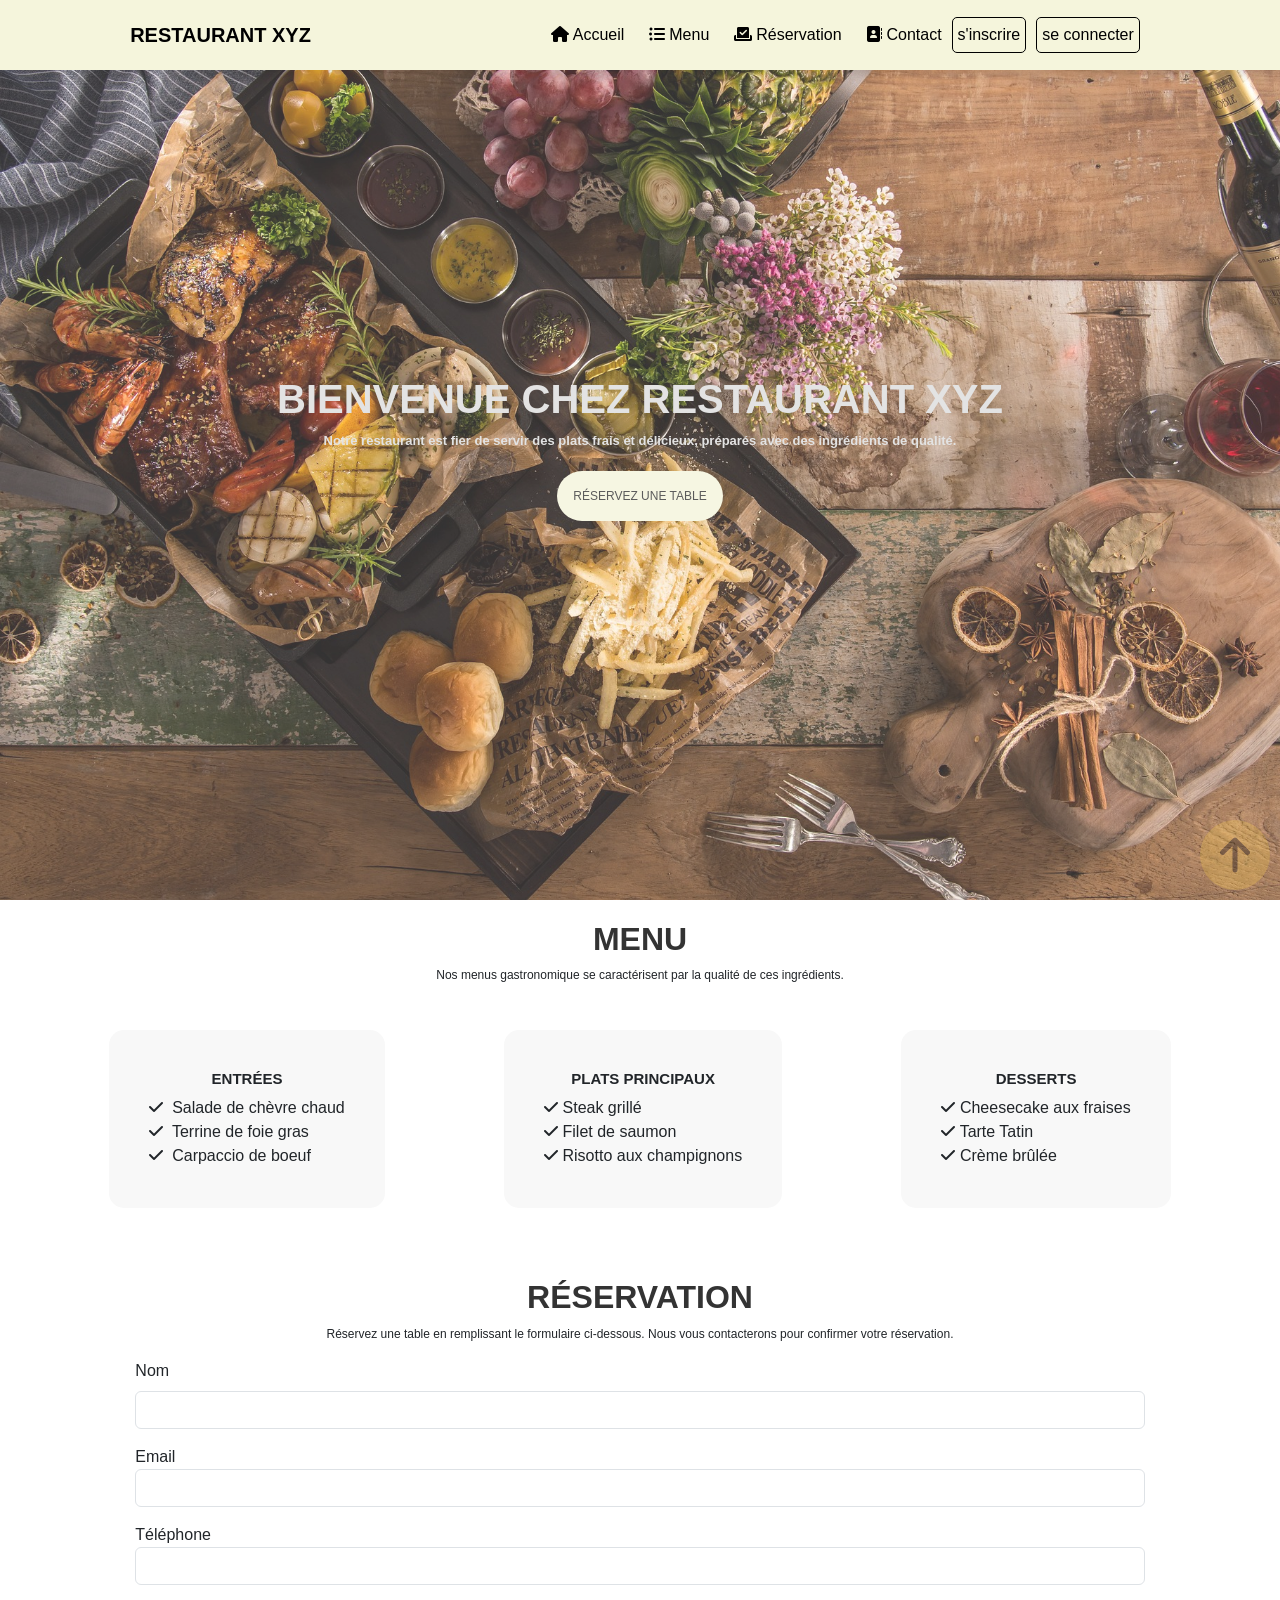
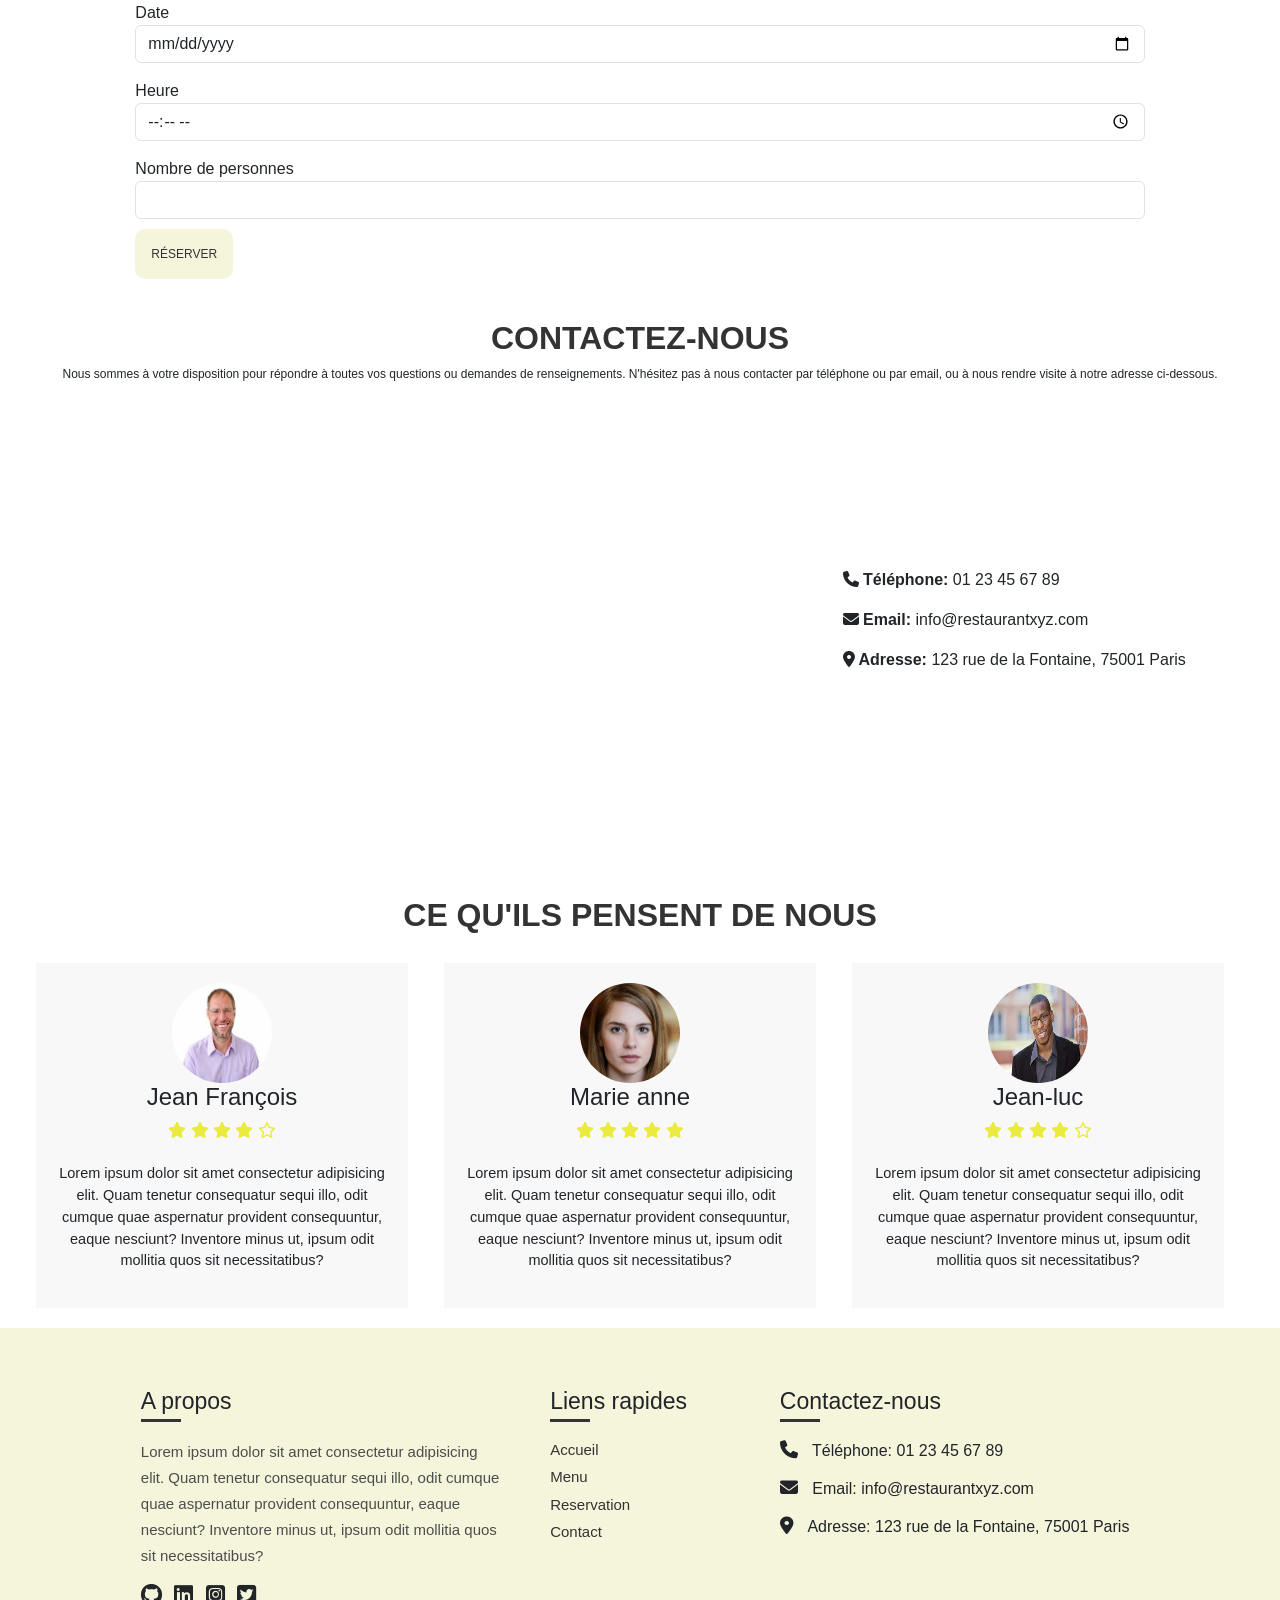
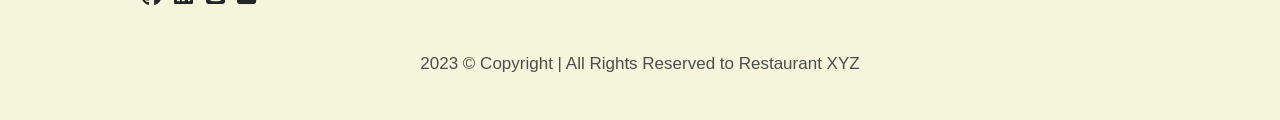
==== index.html @ 78788254 ":white_check_mark: first commit" ====
<!DOCTYPE html>
<html>
  <head>
    <meta charset="utf-8" />
    <meta name="viewport" content="width=device-width, initial-scale=1" />
    <title>Page</title>
    <link
      href="https://cdn.jsdelivr.net/npm/bootstrap@5.3.0-alpha1/dist/css/bootstrap.min.css"
      rel="stylesheet"
      integrity="sha384-GLhlTQ8iRABdZLl6O3oVMWSktQOp6b7In1Zl3/Jr59b6EGGoI1aFkw7cmDA6j6gD"
      crossorigin="anonymous"
    />
    <link
      rel="stylesheet"
      href="https://cdnjs.cloudflare.com/ajax/libs/font-awesome/6.3.0/css/all.min.css"
      crossorigin="anonymous"
      referrerpolicy="no-referrer"
    />
    <link rel="shortcut icon" type="image/png" href="img/fav.jpeg" />
    <link rel="stylesheet" type="text/css" href="Style/style.css" />
  </head>
  <body>
    <div class="bton">
      <img src="arrow-up-solid.svg"  class="icone">
    </div>
    <header>
      <div class="entete">
        <div class="page-item">
          <h1 id="logo">Restaurant XYZ</h1>
        </div>
        <div class="page-item2">
          <nav>
            <ul>
              <li>
                <a href="index.html"
                  ><i class="fa-solid fa-house"></i>&nbsp;Accueil</a
                >
              </li>
              <li>
                <a href="#menu"
                  ><i class="fa-solid fa-list-ul"></i>&nbsp;Menu</a
                >
              </li>
              <li>
                <a href="#reservation"
                  ><i class="fa-solid fa-check-to-slot"></i>&nbsp;Réservation</a
                >
              </li>
              <li>
                <a href="#contact"
                  ><i class="fa-solid fa-address-book"></i>&nbsp;Contact</a
                >
              </li>
            </ul>
          </nav>
          <div class="page-item3">
            <a href="#">s'inscrire</a>
            <a href="#">se connecter</a>
          </div>
        </div>
      </div>
    </header>
    <main>
      <section id="presentation">
        <h2 class="sousTitre">Bienvenue chez Restaurant XYZ</h2>
        <p class="">
          Notre restaurant est fier de servir des plats frais et délicieux,
          préparés avec des ingrédients de qualité.
        </p>
        <a href="#reservation" class="button">Réservez une table</a>
      </section>
      <section id="menu">
        <h2>Menu</h2>
        <p class="p-menu">
          Nos menus gastronomique se caractérisent par la qualité de ces
          ingrédients.
        </p>
        <div class="block-center">
          <div class="item-1">
            <h3>Entrées</h3>
            <div>
              <i class="fa-solid fa-check"></i>&nbsp; Salade de chèvre chaud
            </div>
            <div>
              <i class="fa-solid fa-check"></i>&nbsp; Terrine de foie gras
            </div>
            <div>
              <i class="fa-solid fa-check"></i>&nbsp; Carpaccio de boeuf
            </div>
          </div>

          <div class="item-2">
            <h3>Plats principaux</h3>
            <div><i class="fa-solid fa-check"></i>&nbsp;Steak grillé</div>
            <div><i class="fa-solid fa-check"></i>&nbsp;Filet de saumon</div>
            <div>
              <i class="fa-solid fa-check"></i>&nbsp;Risotto aux champignons
            </div>
          </div>

          <div class="item-3">
            <h3>Desserts</h3>
            <div>
              <i class="fa-solid fa-check"></i>&nbsp;Cheesecake aux fraises
            </div>
            <div><i class="fa-solid fa-check"></i>&nbsp;Tarte Tatin</div>
            <div><i class="fa-solid fa-check"></i>&nbsp;Crème brûlée</div>
          </div>
        </div>
      </section>
      <section id="reservation">
        <h2>Réservation</h2>
        <p class="p-reservation">
          Réservez une table en remplissant le formulaire ci-dessous. Nous vous
          contacterons pour confirmer votre réservation.
        </p>
        <form class="container-sm col-10">
          <div class="mb-3">
            <label
              for="exampleFormControlInput1"
              placeholder=".form-control-lg"
              class="form-label"
              >Nom</label
            >
            <input
              type="text"
              class="form-control"
              id="nom"
              name="nom"
              required
            />
          </div>
          <div class="mb-3">
            <label for="email">Email</label>
            <input
              type="email"
              class="form-control"
              id="email"
              name="email"
              required
            />
          </div>

          <div class="mb-3">
            <label for="telephone">Téléphone</label>
            <input
              type="tel"
              class="form-control"
              id="telephone"
              name="telephone"
              required
            />
          </div>

          <div class="mb-3">
            <label for="date">Date</label>
            <input
              type="date"
              class="form-control"
              id="date"
              name="date"
              required
            />
          </div>

          <div class="mb-3">
            <label for="heure">Heure</label>
            <input
              type="time"
              class="form-control"
              id="heure"
              name="heure"
              required
            />
          </div>

          <label for="personnes">Nombre de personnes</label>
          <input
            type="number"
            class="form-control"
            id="personnes"
            name="personnes"
            min="1"
            max="10"
            required
          />
          <input type="button" class="button-2" value="Réserver" />
        </form>
      </section>
      <section id="contact">
        <h2>Contactez-nous</h2>
        <p class="p-contact">
          Nous sommes à votre disposition pour répondre à toutes vos questions
          ou demandes de renseignements. N'hésitez pas à nous contacter par
          téléphone ou par email, ou à nous rendre visite à notre adresse
          ci-dessous.
        </p>
        <div class="block-carte">
          <div class="nousContacter">
            <iframe
              src="https://www.google.com/maps/embed?pb=!1m18!1m12!1m3!1d5249.501392566462!2d2.359133139712204!3d48.86296417247797!2m3!1f0!2f0!3f0!3m2!1i1024!2i768!4f13.1!3m3!1m2!1s0x47e66e1f06e2b70f%3A0x40b82c3688c9460!2sParis!5e0!3m2!1sfr!2sfr!4v1678867219908!5m2!1sfr!2sfr"
              width="600"
              height="450"
              style="border: 0"
              allowfullscreen=""
              loading="lazy"
              referrerpolicy="no-referrer-when-downgrade"
            ></iframe>
          </div>
          <div class="nousContacter">
            <p>
              <strong><i class="fa-solid fa-phone"></i>&nbsp;Téléphone:</strong>
              01 23 45 67 89
            </p>

            <p>
              <strong><i class="fa-solid fa-envelope"></i>&nbsp;Email:</strong>
              info@restaurantxyz.com
            </p>

            <p>
              <strong
                ><i class="fa-sharp fa-solid fa-location-dot"></i
                >&nbsp;Adresse:</strong
              >
              123 rue de la Fontaine, 75001 Paris
            </p>
          </div>
        </div>
      </section>
      <section id="avis">
        <h2>Ce qu'ils pensent de nous</h2>
        <div class="card-avis">
          <div class="card-1">
            <img src="img/jean-françois.jpeg" alt="" />
            <h4>Jean François</h4>
            <div class="stras">
              <i class="fas fa-star"></i>
              <i class="fas fa-star"></i>
              <i class="fas fa-star"></i>
              <i class="fas fa-star"></i>
              <i class="fa-regular fa-star"></i>
            </div>
            <p>
               Lorem ipsum dolor sit amet consectetur adipisicing elit. Quam
            tenetur consequatur sequi illo, odit cumque quae aspernatur
            provident consequuntur, eaque nesciunt? Inventore minus ut, ipsum
            odit mollitia quos sit necessitatibus?
        
            </p>
          </div>
          <div class="card-2">
            <img src="img/marie-anne.jpeg" alt="" />
            <h4>Marie anne</h4>
            <div class="stras">
              <i class="fas fa-star"></i>
              <i class="fas fa-star"></i>
              <i class="fas fa-star"></i>
              <i class="fas fa-star"></i>
              <i class="fas fa-star"></i>
            </div>
            <p>
               Lorem ipsum dolor sit amet consectetur adipisicing elit. Quam
            tenetur consequatur sequi illo, odit cumque quae aspernatur
            provident consequuntur, eaque nesciunt? Inventore minus ut, ipsum
            odit mollitia quos sit necessitatibus?
            </p>
          </div>

          <div class="card-3">
            <img src="img/jean-luc.jpeg" alt="" />
            <h4>Jean-luc</h4>
            <div class="stras">
              <i class="fas fa-star"></i>
              <i class="fas fa-star"></i>
              <i class="fas fa-star"></i>
              <i class="fas fa-star"></i>
              <i class="fa-regular fa-star"></i>
            </div>
            <p>
              Lorem ipsum dolor sit amet consectetur adipisicing elit. Quam
            tenetur consequatur sequi illo, odit cumque quae aspernatur
            provident consequuntur, eaque nesciunt? Inventore minus ut, ipsum
            odit mollitia quos sit necessitatibus?
            </p>
          </div>
        </div>
      </section>
    </main>

    <footer>
      <div class="footer_section">
      <div class="block-footer">
        <div class="A-propos-footer">
          <h3>A propos</h3>
          <p>
            Lorem ipsum dolor sit amet consectetur adipisicing elit. Quam
            tenetur consequatur sequi illo, odit cumque quae aspernatur
            provident consequuntur, eaque nesciunt? Inventore minus ut, ipsum
            odit mollitia quos sit necessitatibus?
          </p>
          <div class="social_links">
            <i class="fa-brands fa-github"></i>
            <i class="fa-brands fa-linkedin"></i>
            <i class="fa-brands fa-square-instagram"></i>
            <i class="fa-brands fa-square-twitter"></i>
          </div>
          
        </div>
        <div class="liens-rapides">
          <h3>Liens rapides</h3>
          <div class="liens">
            <a href="#">Accueil</a>
            <a href="#">Menu</a>
            <a href="#">Reservation</a>
            <a href="#">Contact</a>
          </div>
          </div>
        <div class="contact-footer">
          <h3>Contactez-nous</h3>
          <p>
            <i class="fa-solid fa-phone"></i>&nbsp;Téléphone:
            01 23 45 67 89
          </p>

          <p>
            <i class="fa-solid fa-envelope"></i>&nbsp;Email:
            info@restaurantxyz.com
          </p>

          <p>
           <i class="fa-sharp fa-solid fa-location-dot"></i
              >&nbsp;Adresse:
            123 rue de la Fontaine, 75001 Paris
          </p>
        </div>
      <!--<hr class="m-4" />-->
      
      </div>
      <p>2023 &#169 Copyright | All Rights Reserved to Restaurant XYZ</p>
      </div>
    </footer>
    <script src="Js/app.js" charset="utf-8"></script>
  </body>
</html>
---- Style/style.css ----
* {
  margin: 0;
  padding: 0;
  box-sizing: border-box;
}

body {
  font-family: "Arial", sans-serif;
  font-size: 16px;
  margin: 0;
  background-color: white;
}
/*========================= HEADER===================*/
header {
  position: fixed;
  top: 0;
  left: 0;
  right: 0;
  box-shadow: 0 5px 10px rgba(0, 0, 0, 0.1);
  background-color: beige;
  z-index: 1000;
  padding: 10px;
  min-height: 60px;
}
.entete {
  display: flex;
  justify-content: space-around;
  align-items: center;
  min-height: 50px;
}
#presentation {
  background-image: url("../img/section.jpg");
  background-position: center;
  background-size: cover;
  height: 100vh;
  max-width: 100%;
  opacity: 0.8;
  display: flex;
  flex-direction: column;
  align-items: center;
  justify-content: center;
}

#presentation > h2 {
  color: #ddd;
  font-weight: bold;
  font-family: "Gill Sans", "Gill Sans MT", Calibri, "Trebuchet MS", sans-serif;
  font-size: 2.5em;
  padding: 0 20px;
  text-transform: uppercase;
}

#presentation > p {
  color: #ddd;
  font-size: 13px;
  text-align: center;
  width: 50%;
  font-weight: bolder;
}

.p-reservation,
.p-menu {
  text-align: center;
  font-size: 12px;
}

.page-item2,
.page-item3 {
  display: flex;
  align-items: center;
}

.page-item3 a {
  text-decoration: none;
  color: black;
  margin-right: 10px;
  font-size: 16px;
  padding: 5px;
  border-radius: 5px;
  border: 1px solid black;
  transition: all 0.7s ease;
}

.page-item3 a:hover {
  background-color: black;
  color: white;
}

/*============================= LOGO =====================*/
#logo {
  font-weight: bolder;
  text-transform: uppercase;
  font-size: 20px;
  color: black;
  margin: 0;
  order: 1;
}
/*============================ NAVBAR*/
nav ul {
  list-style: none;
  margin: 0;
  padding: 0;
}
nav li {
  display: inline-block;
  margin: 0 10px;
}

nav li:first-child {
  margin-left: 0;
}

nav a {
  color: black;
  text-decoration: none;
}

nav a:hover {
  color: rgba(141, 96, 14, 0.788);
  transition: 0.3s;
}

#menu,
#reservation,
#contact,
#avis {
  background-color: white;
  padding: 20px;
  min-width: 50%;
}

#menu > h2,
#reservation > h2,
#contact > h2,
#avis > h2 {
  text-align: center;
  color: #333;
  font-weight: bolder;
  font-weight: bold;
  text-transform: uppercase;
}

a {
  text-decoration: none;
}
/*=================== BUTTON 2 FORM reserver=====================*/
.button-2 {
  background-color: beige;
  color: #333;
  border-radius: 10px;
  border: #ddd;
  font-size: 12px;
  text-align: center;
  padding: 1rem;
  text-transform: uppercase;
  margin-top: 10px;
  transition: all 0.7s ease;
}

.button-2:hover {
  background-color: rgb(245, 245, 197);
}

/*======================= BUTTON reservation ===============*/
.button {
  background-color: beige;
  color: #333;
  border-radius: 2rem;
  font-size: 12px;
  padding: 1rem;
  text-transform: uppercase;
  margin: 4px 2px;
  transition: all 0.7s ease;
}

.button:hover {
  background-color: rgb(245, 245, 197);
  transition: 0.1s;
}

/*===================== Section MENU=================*/
.block-center {
  display: flex;
  justify-content: space-evenly;
  align-items: center;
}

.item-1 > h3,
.item-2 > h3,
.item-3 > h3 {
  text-transform: uppercase;
  font-weight: bold;
  font-size: 15px;
  text-align: center;
}

.item-1,
.item-2,
.item-3 {
  background-color: #f8f8f8;
  padding: 40px;
  border-radius: 15px;
  margin: 30px;
  transition: 0.2s;
}

.item-1:hover,
.item-2:hover,
.item-3:hover {
  background-color: #ddd;
  padding: 40px;
  border-radius: 15px;
  box-shadow: 0px 65px 90px -55px #565656;
  transform: translateY(-10px);
  cursor: pointer;
}

/*===================== CONTAINER======================*/

main {
  /* max-width: 960px; */
  margin: 0 auto;
}

/*================ CONTACT ======================*/
#contact {
  display: flex;
  flex-direction: column;
}

.p-contact {
  /*Paragraphe contact*/
  text-align: center;
  font-size: 12px;
}

.block-carte {
  /*Container carte*/
  display: flex;
  justify-content: space-around;
  align-items: center;
}

/*===================== SCORLLBAR===============*/

::-webkit-scrollbar {
  width: 10px;
  background-color: white;
}

::-webkit-scrollbar-thumb {
  background-color: beige;
  border-radius: 15px;
}

/*=========================== AVIS===================*/
.card-avis {
  display: flex;
  justify-content: space-evenly;
  align-items: center;
}

.card-1,
.card-2,
.card-3 {
  background-color: #f8f8f8;
  margin-right: 20px;
  max-width: 30%;
  padding: 20px;
  text-align: center;
  margin-top: 20px;
}

.card-1 img,
.card-2 img,
.card-3 img {
  width: 100px;
  height: 100px;
  border-radius: 50%;
}

.card-1 p,
.card-2 p,
.card-3 p {
  font-size: 14.5px;
}

.stras {
  color: rgb(235, 235, 61);
  margin-bottom: 20px;
}

/*================= Responsive =================*/

@media screen and (max-width: 960px) {
  .card-avis {
    flex: 100%;
    max-width: 80%;
  }
}

@media screen and (max-width: 600px) {
  .card-avis {
    flex: 100%;
    max-width: 100%;
  }
}

/*====================== FOOTER =================*/
.footer_section {
  position: relative;
  width: 100%;
  height: auto;
  padding: 60px 11% 110px;
  background-color: beige;
}

.block-footer {
  display: grid;
  grid-template-columns: 2fr 1fr 2fr;
  grid-gap: 50px;
}

.block-footer h3 {
  font-size: 23px;
  margin-bottom: 23px;
  position: relative;
}

.block-footer h3::after {
  content: " ";
  position: absolute;
  width: 40px;
  height: 3px;
  background-color: #333;
  bottom: -6px;
  left: 0;
}

.A-propos-footer > p {
  font-size: 15px;
  opacity: 0.8;
  line-height: 26px;
  max-width: 400px;
  margin-bottom: 15px;
}

.A-propos-footer .social_links .fa-brands {
  font-size: 22px;
  margin-right: 8px;
  transition: all 0.7s ease;
  cursor: pointer;
}

.social_links .fa-brands:hover {
  color: #fff;
}

.liens-rapides .liens {
  display: flex;
  flex-direction: column;
}

.liens a {
  text-decoration: none;
  color: #333;
  margin-bottom: 5px;
  font-size: 15px;
}

.liens a:hover {
  transition: all 0.7s ease;
  color: #fff;
}

.contact-footer p {
  margin-bottom: 14px;
}

.contact-footer p .fa-solid {
  font-size: 18px;
  margin-right: 10px;
}

.footer_section > p {
  position: absolute;
  width: 100%;
  bottom: 27px;
  left: 0;
  text-align: center;
  font-size: 17px;
  opacity: 0.8;
}

/*================== btn SCROLL===========*/

.bton {
  height: 70px;
  width: 70px;
  background-color: rgb(247, 203, 84);
  border-radius: 50%;
  display: flex;
  justify-content: center;
  align-items: center;
  position: fixed;
  right: 10px;
  bottom: 10px;
  cursor: pointer;
  z-index: 1000;
  opacity: 0.3;
}

.bton:hover {
  height: 70px;
  width: 70px;
  background-color: rgb(247, 203, 84);
  border-radius: 50%;
  display: flex;
  justify-content: center;
  align-items: center;
  position: fixed;
  right: 10px;
  bottom: 10px;
  cursor: pointer;
  z-index: 1000;
  transition: all 0.7s ease;
  opacity: 0.9;
}

.icone {
  width: 30px;
}
/*===================== Partie Formulaire de connection=======================*/
#form {
  position: absolute;
  top: 50%;
  left: 50%;
  background-color: #ddd;
  transform: translate(-50%, -50%);
}
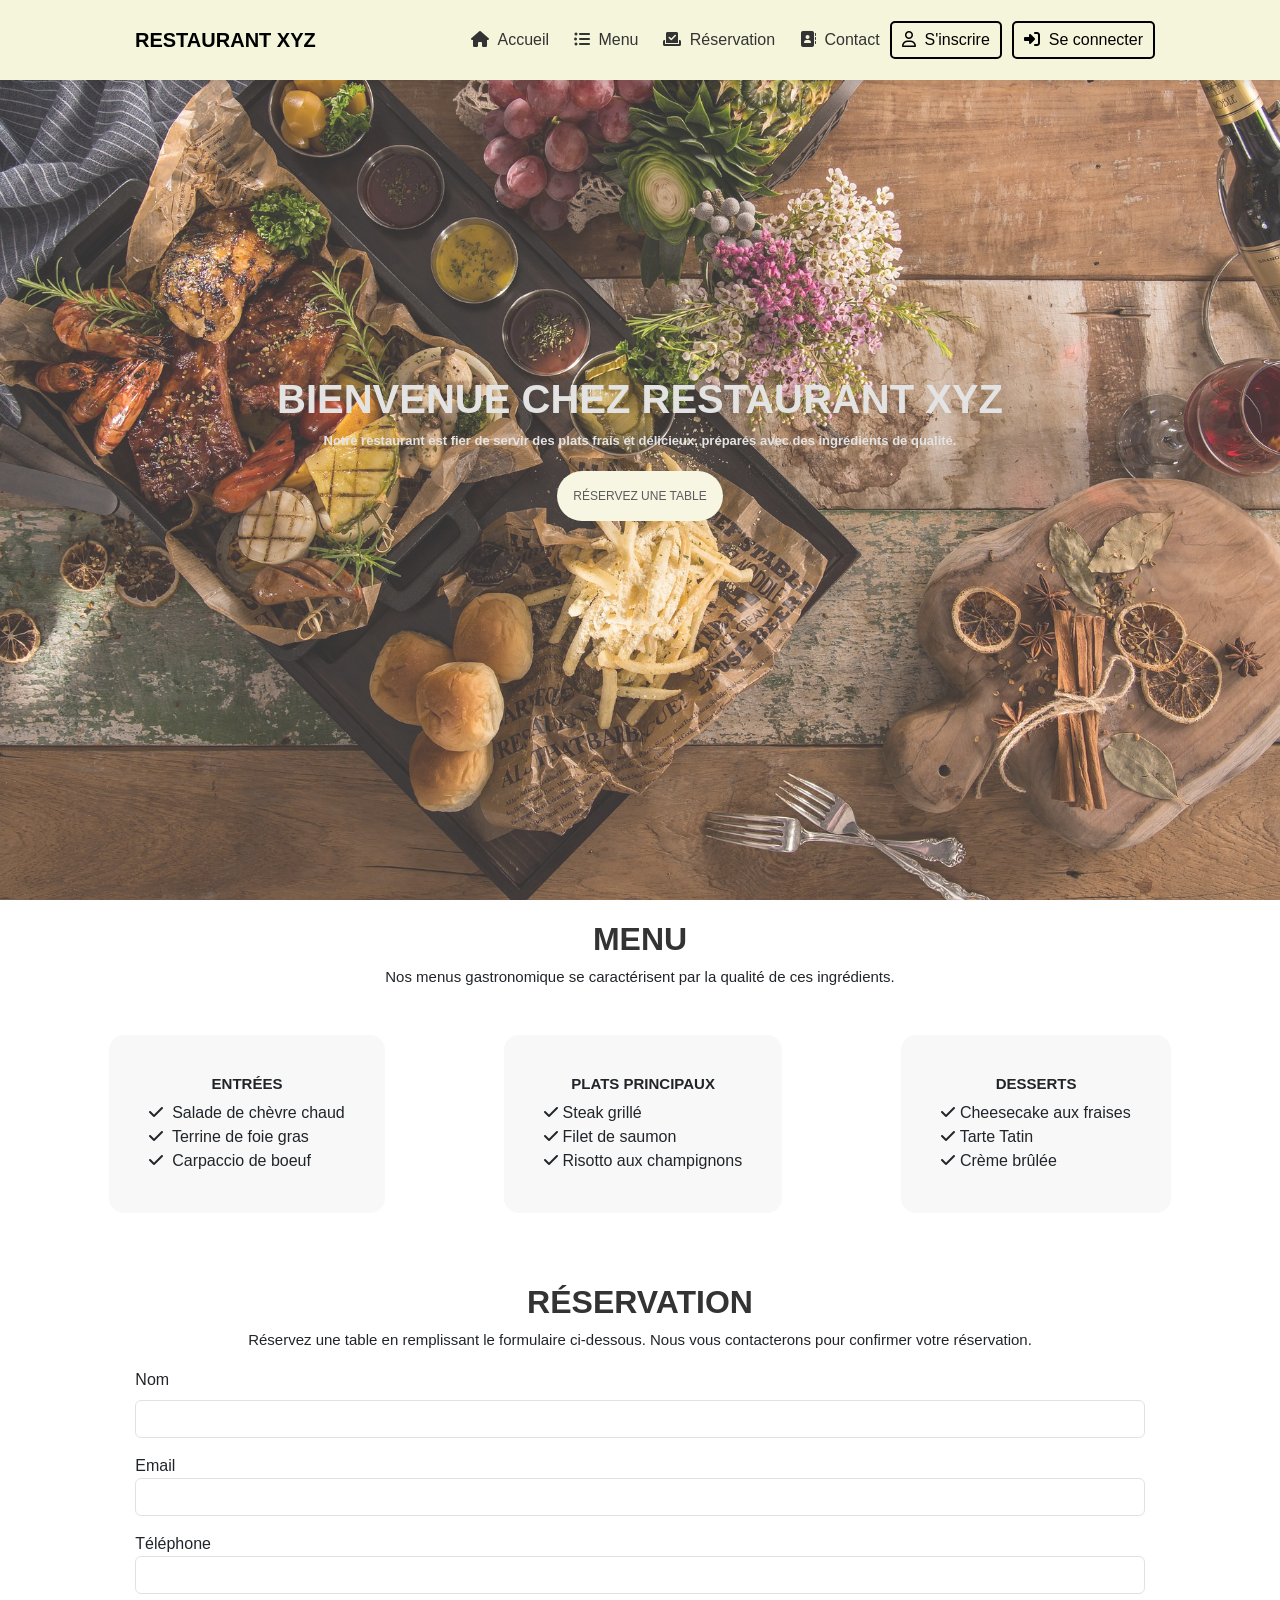
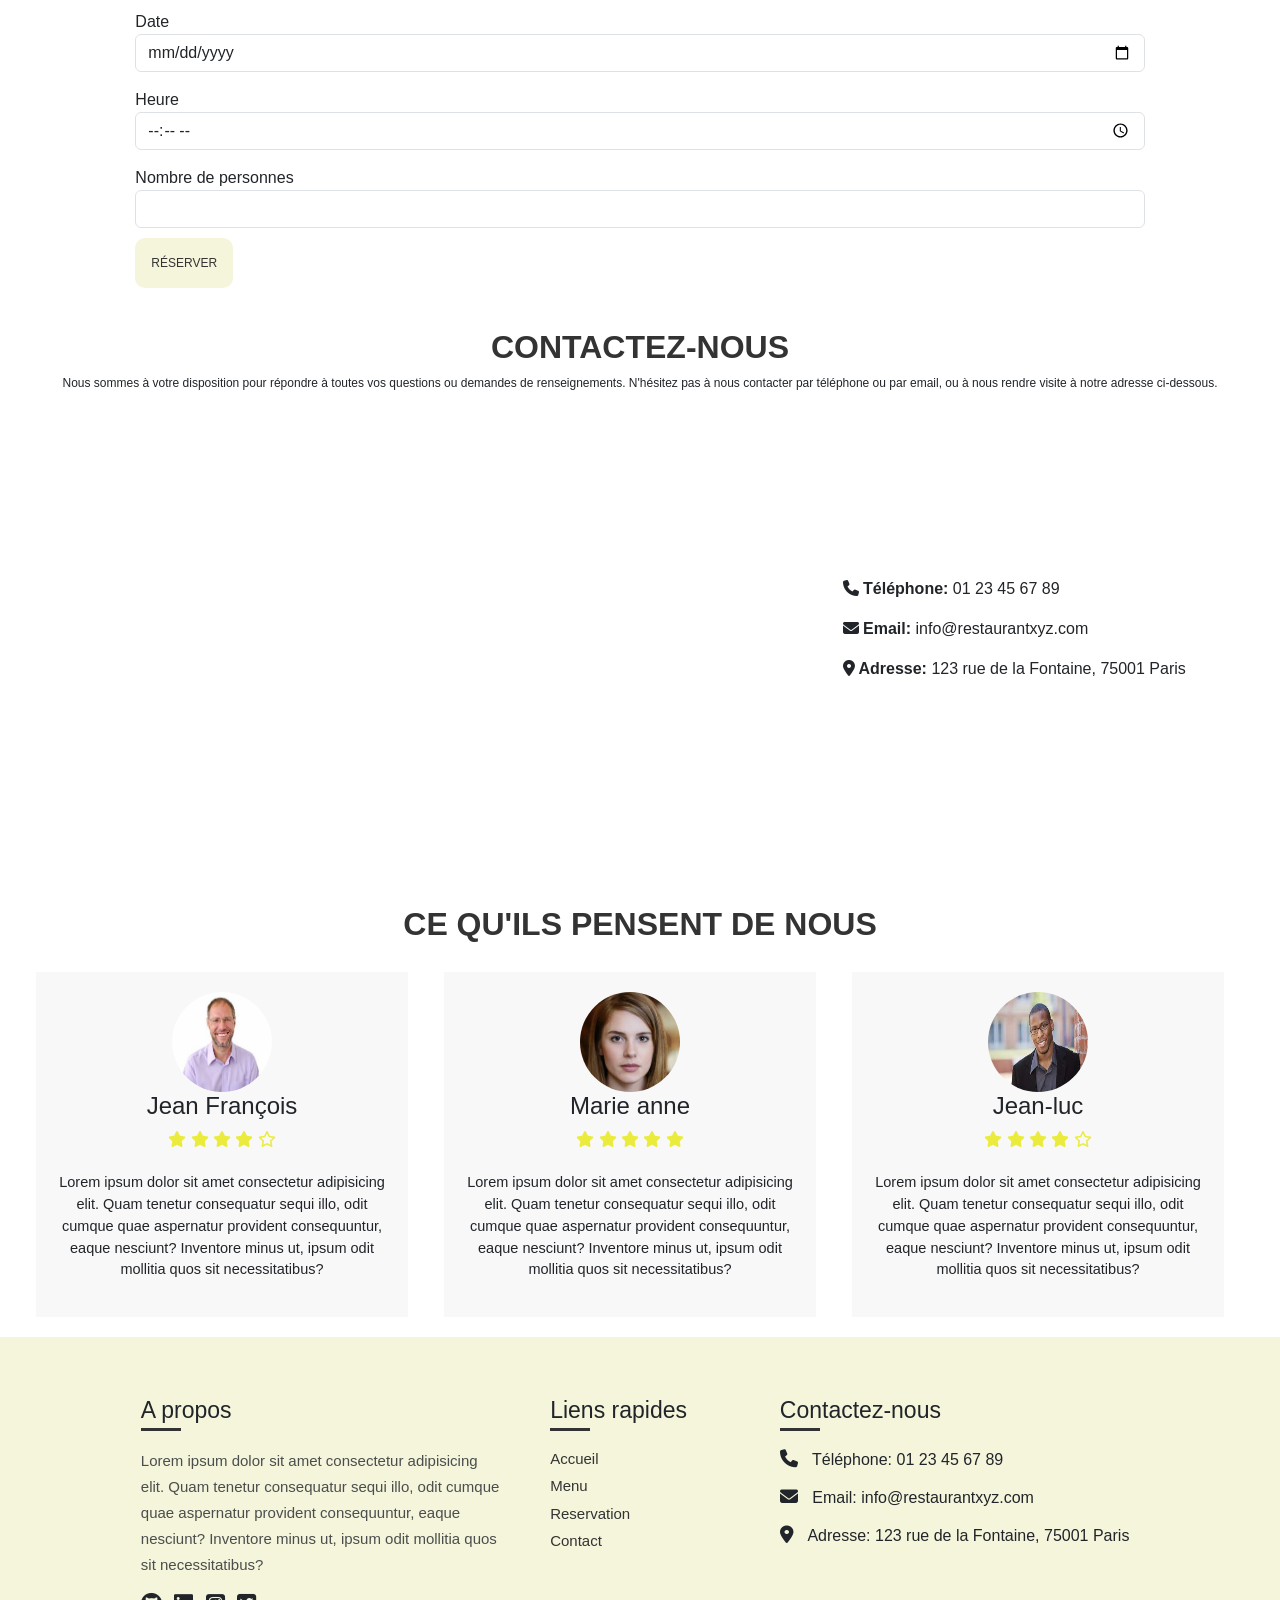
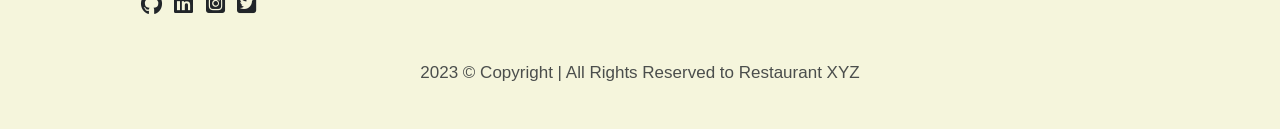
==== commit 13c77e33: ":recycle: update" ====
--- a/index.html
+++ b/index.html
@@ -26,37 +26,42 @@
     <header>
       <div class="entete">
         <div class="page-item">
-          <h1 id="logo">Restaurant XYZ</h1>
+          <h1 id="logo"><a href="">Restaurant XYZ</a></h1>
         </div>
         <div class="page-item2">
-          <nav>
-            <ul>
-              <li>
-                <a href="index.html"
-                  ><i class="fa-solid fa-house"></i>&nbsp;Accueil</a
-                >
-              </li>
-              <li>
-                <a href="#menu"
-                  ><i class="fa-solid fa-list-ul"></i>&nbsp;Menu</a
-                >
-              </li>
-              <li>
-                <a href="#reservation"
-                  ><i class="fa-solid fa-check-to-slot"></i>&nbsp;Réservation</a
-                >
-              </li>
-              <li>
-                <a href="#contact"
-                  ><i class="fa-solid fa-address-book"></i>&nbsp;Contact</a
-                >
-              </li>
-            </ul>
+            <div class="hamburger">
+              <div class="line"></div>
+              <div class="line"></div>
+              <div class="line"></div>
+            </div>
+            <nav class="nav-bar">
+              <ul class="nav-links">
+                <li>
+                  <a href="index.html"
+                    ><i class="fa-solid fa-house"></i>&nbsp;&nbsp;Accueil</a>
+                </li>
+                <li>
+                  <a href="#menu"
+                    ><i class="fa-solid fa-list-ul"></i>&nbsp;&nbsp;Menu</a
+                  >
+                </li>
+                <li>
+                  <a href="#reservation"
+                    ><i class="fa-solid fa-check-to-slot"></i>&nbsp;&nbsp;Réservation</a
+                  >
+                </li>
+                <li>
+                  <a href="#contact"
+                    ><i class="fa-solid fa-address-book"></i>&nbsp;&nbsp;Contact</a
+                  >
+                </li>
+              </ul>
           </nav>
           <div class="page-item3">
-            <a href="#">s'inscrire</a>
-            <a href="#">se connecter</a>
-          </div>
+            <a href="#"><i class="fa-regular fa-user"></i>&nbsp;&nbsp;S'inscrire</a>
+            <a href="#"><i class="fa-solid fa-right-to-bracket"></i>&nbsp;&nbsp;Se connecter</a>
+          </div>
+         <!--<span><i class="fa-solid fa-cart-shopping"></i></span>-->
         </div>
       </div>
     </header>
--- a/Style/style.css
+++ b/Style/style.css
@@ -19,14 +19,14 @@
   box-shadow: 0 5px 10px rgba(0, 0, 0, 0.1);
   background-color: beige;
   z-index: 1000;
-  padding: 10px;
-  min-height: 60px;
+  padding: 15px;
 }
 .entete {
   display: flex;
-  justify-content: space-around;
+  justify-content: space-between;
   align-items: center;
   min-height: 50px;
+  padding: 0 100px;
 }
 #presentation {
   background-image: url("../img/section.jpg");
@@ -61,7 +61,7 @@
 .p-reservation,
 .p-menu {
   text-align: center;
-  font-size: 12px;
+  font-size: 15px;
 }
 
 .page-item2,
@@ -75,10 +75,11 @@
   color: black;
   margin-right: 10px;
   font-size: 16px;
-  padding: 5px;
+  padding: 5px 10px 5px 10px;
   border-radius: 5px;
-  border: 1px solid black;
+  border: 2px solid black;
   transition: all 0.7s ease;
+  line-height: auto;
 }
 
 .page-item3 a:hover {
@@ -95,6 +96,17 @@
   margin: 0;
   order: 1;
 }
+
+#logo a {
+  color: black;
+  padding: 20px;
+}
+
+#logo a:hover {
+  padding: 20px;
+  color: gray;
+  transition: all 0.7s ease;
+}
 /*============================ NAVBAR*/
 nav ul {
   list-style: none;
@@ -111,13 +123,14 @@
 }
 
 nav a {
-  color: black;
+  font-size: 1em;
+  color: #333;
   text-decoration: none;
 }
 
 nav a:hover {
-  color: rgba(141, 96, 14, 0.788);
-  transition: 0.3s;
+  color: gray;
+  transition: all 0.5s ease;
 }
 
 #menu,
@@ -291,18 +304,205 @@
 }
 
 /*================= Responsive =================*/
-
-@media screen and (max-width: 960px) {
+@media only screen and (max-width: 1200px) {
+  nav a:hover {
+    color: gray;
+    transition: 0.3s;
+  }
+  nav li {
+    margin-bottom: 25px;
+    font-size: 25px;
+  }
+
+  .hamburger {
+    display: block;
+    cursor: pointer;
+  }
+
+  .hamburger .line {
+    width: 30px;
+    height: 3px;
+    background: black;
+    margin: 6px 0;
+  }
+
+  .page-item3 {
+    display: none;
+  }
+
+  .nav-bar {
+    height: 0px;
+    position: absolute;
+    top: 80px;
+    left: 0;
+    right: 0;
+    width: 100vw;
+    background: beige;
+    transition: all 0.5s ease;
+    overflow: hidden;
+  }
+  .nav-bar.active {
+    height: 450px;
+  }
+
+  .nav-bar ul {
+    display: flex;
+    flex-direction: column;
+    width: fit-content;
+    margin: 80px auto 0 auto;
+    justify-content: center;
+    transition: 0.5s;
+    opacity: 0;
+  }
+
+  .nav-bar.active ul {
+    opacity: 1;
+  }
+
+  .nav-bar ul li a {
+    margin-bottom: 12px;
+  }
+
+  .nav-bar ul li a:hover {
+    margin-bottom: 12px;
+  }
+
+  .block-carte {
+    /*Container carte*/
+    display: flex;
+    flex-direction: column;
+    justify-content: space-around;
+    align-items: center;
+  }
+
+  /*responsive representation*/
+  #presentation > h2 {
+    text-align: center;
+    color: #ddd;
+    font-weight: bolder;
+    font-size: 2em;
+    text-transform: uppercase;
+  }
+}
+@media screen and (max-width: 786px) {
   .card-avis {
-    flex: 100%;
-    max-width: 80%;
+    /*flex: 100%;*/
+    flex-direction: column;
+    max-width: 100%;
+  }
+
+  .card-1,
+  .card-2,
+  .card-3 {
+    background-color: #f8f8f8;
+    margin-right: 20px;
+    max-width: 100%;
+    padding: 20px;
+    text-align: center;
+    margin-top: 20px;
+  }
+
+  .block-center {
+    display: flex;
+    flex-flow: row wrap;
+    align-items: center;
+  }
+
+  .button {
+    background-color: beige;
+    color: #333;
+    border-radius: 2rem;
+    font-size: 10px;
+    padding: 1rem;
+    text-transform: uppercase;
+    font-weight: bold;
+    margin: 4px 2px;
+    transition: all 0.7s ease;
+  }
+
+  .button:hover {
+    background-color: rgb(245, 245, 197);
+    transition: 0.1s;
+  }
+  #presentation > h2 {
+    text-align: center;
+    color: #ddd;
+    font-weight: bolder;
+    font-size: 2em;
+    text-transform: uppercase;
+  }
+  .button {
+    background-color: beige;
+    color: #333;
+    border-radius: 2rem;
+    font-size: 12px;
+    padding: 1rem;
+    text-transform: uppercase;
+    margin: 4px 2px;
+    transition: all 0.7s ease;
+    animation: wiggle 3s linear infinite;
+  }
+
+  @keyframes wiggle {
+    0%,
+    7% {
+      transform: rotateZ(0);
+    }
+    15% {
+      transform: rotateZ(-15deg);
+    }
+    20% {
+      transform: rotateZ(10deg);
+    }
+    25% {
+      transform: rotateZ(-10deg);
+    }
+    30% {
+      transform: rotateZ(6deg);
+    }
+    35% {
+      transform: rotateZ(-4deg);
+    }
+    40%,
+    100% {
+      transform: rotateZ(0);
+    }
+  }
+
+  .button:hover {
+    background-color: rgb(245, 245, 197);
+    transition: 0.1s;
+  }
+
+  .bton {
+    height: 70px;
+    width: 70px;
+    background-color: rgb(247, 203, 84);
+    border-radius: 50%;
+    display: none;
+    justify-content: center;
+    align-items: center;
+    position: fixed;
+    right: 10px;
+    bottom: 10px;
+    cursor: pointer;
+    z-index: 1000;
+    opacity: 0.3;
   }
 }
 
 @media screen and (max-width: 600px) {
   .card-avis {
     flex: 100%;
+    flex-direction: column-reverse;
     max-width: 100%;
+    justify-content: center;
+  }
+}
+
+@media screen and(max-width: 540px) {
+  #presentation {
+    width: 100vh;
   }
 }
 
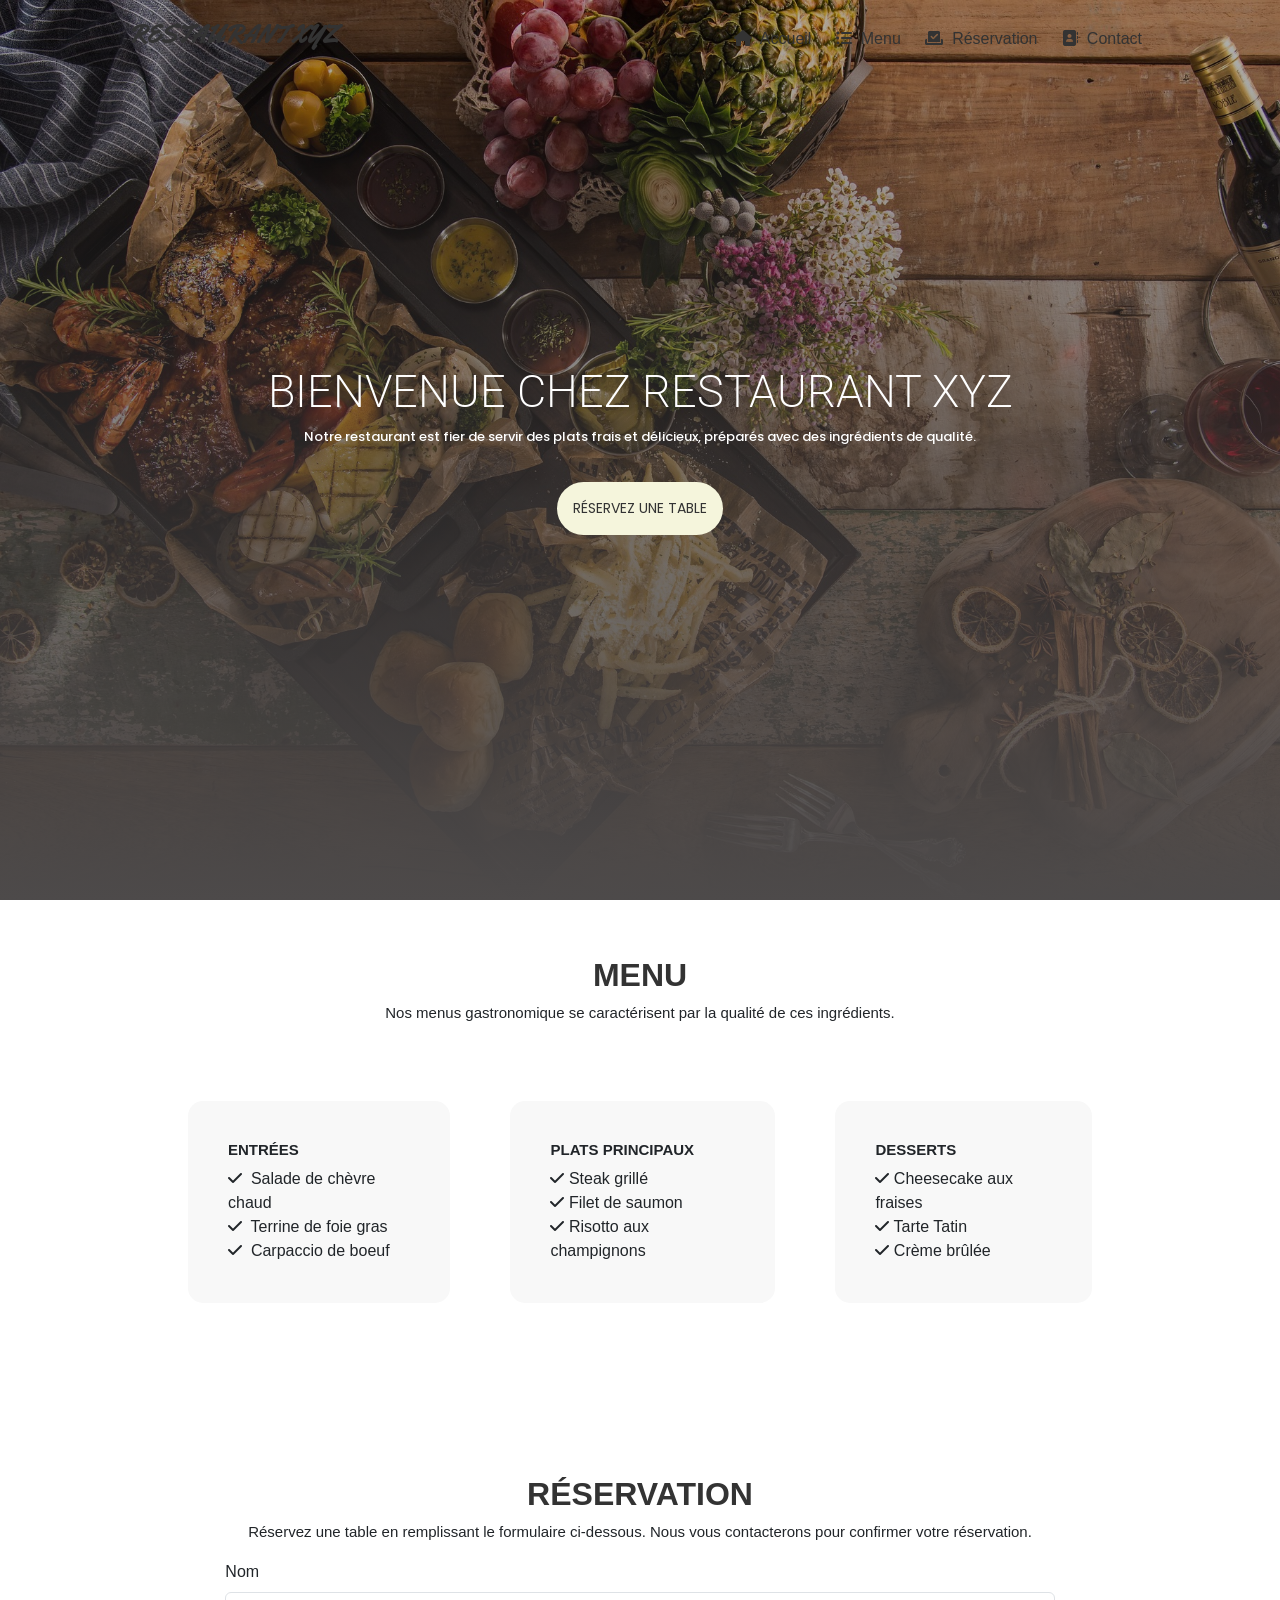
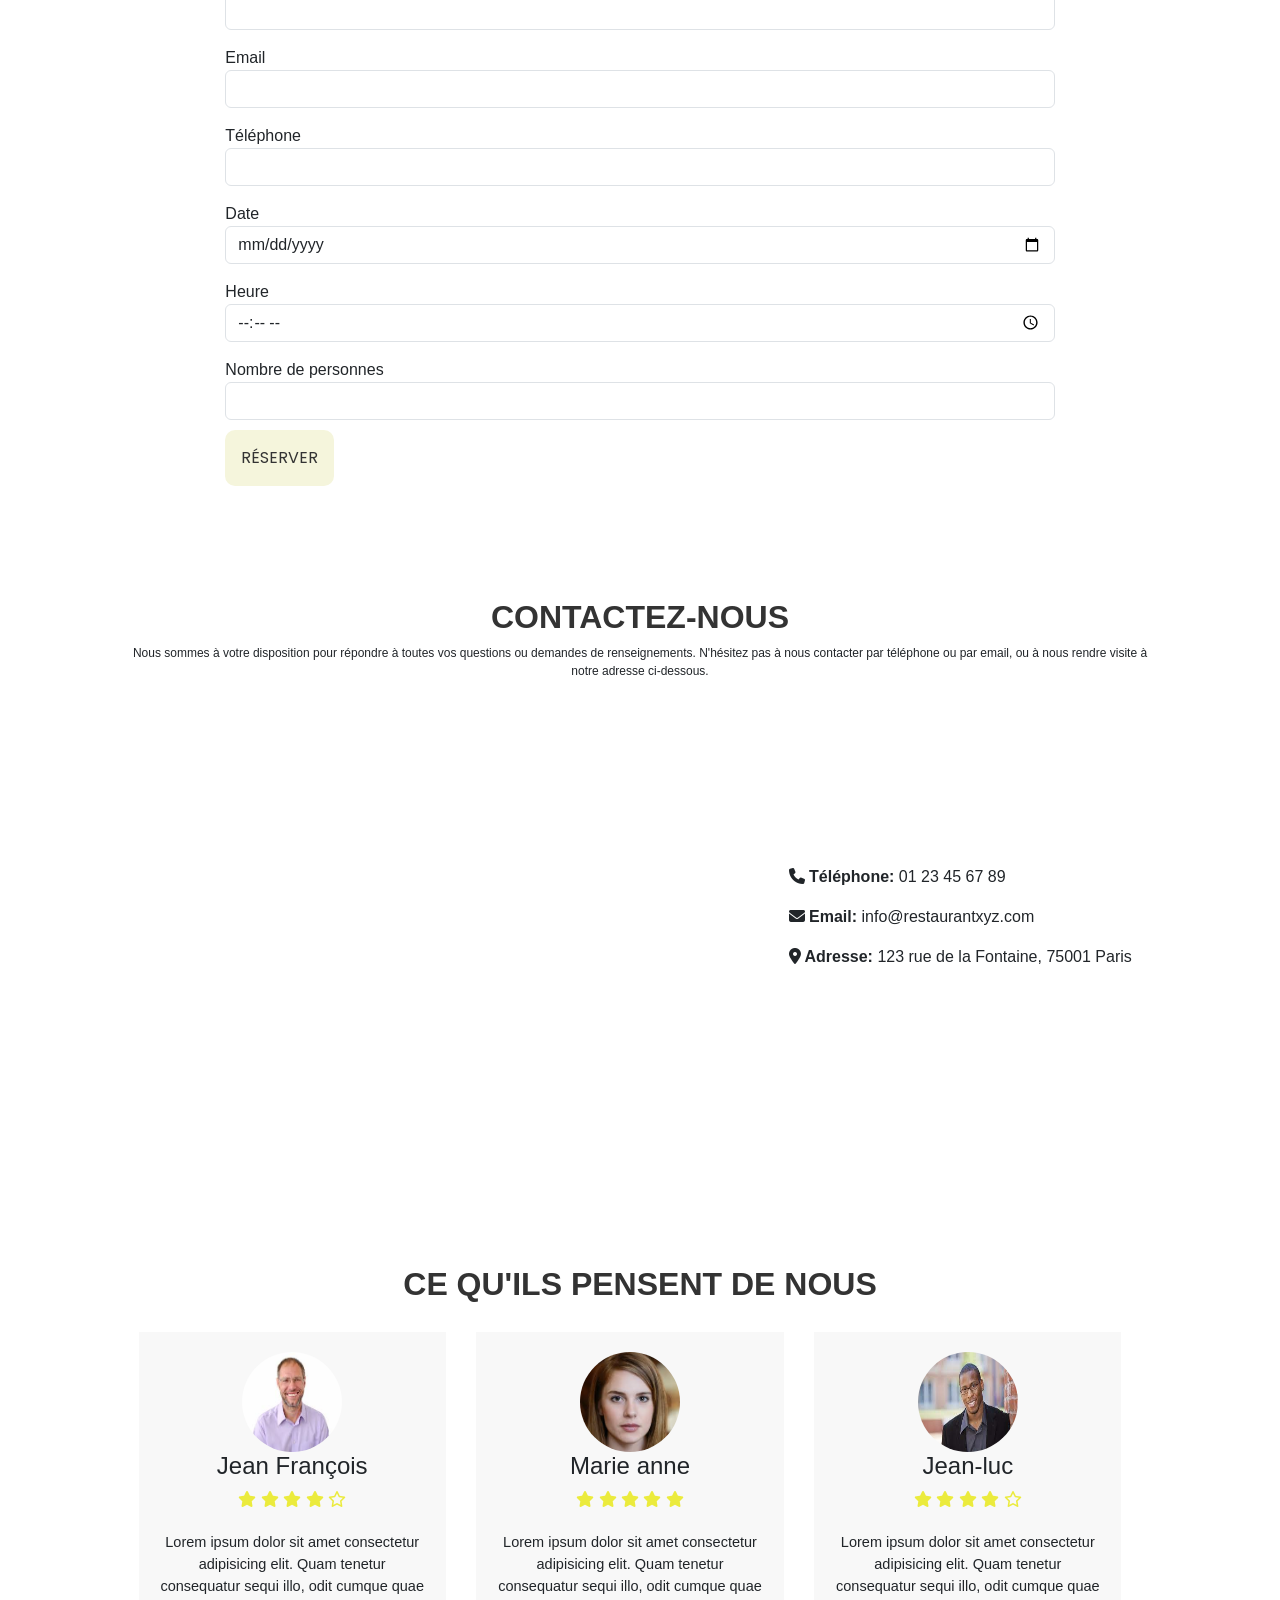
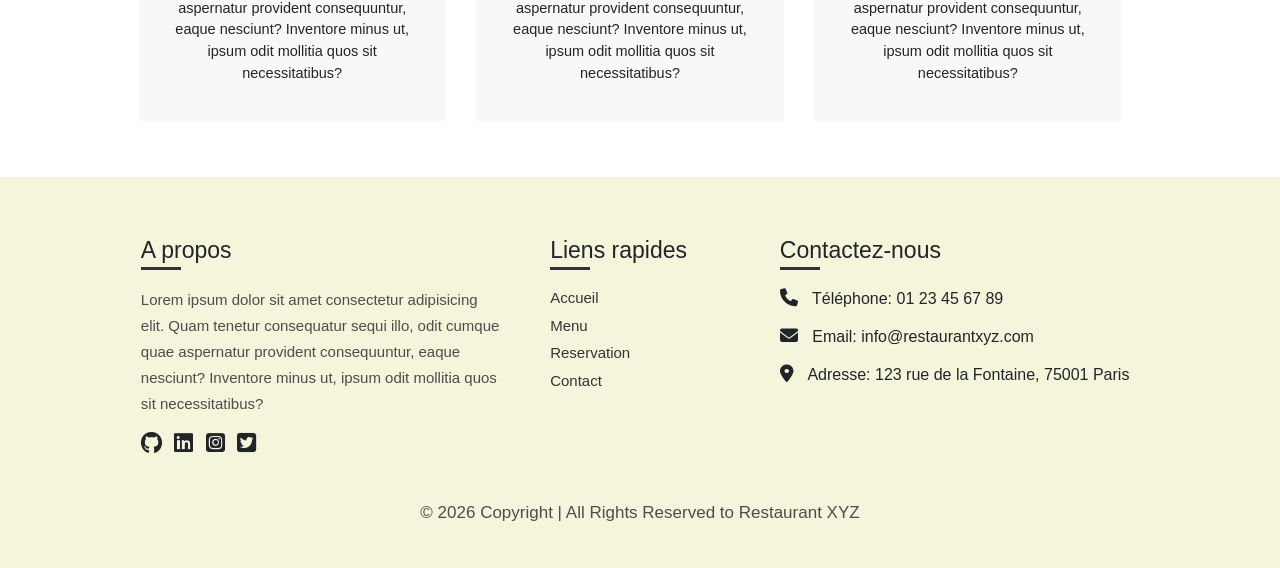
==== commit 45b8929a: ":recycle: update header & hero" ====
--- a/index.html
+++ b/index.html
@@ -26,7 +26,7 @@
     <header>
       <div class="entete">
         <div class="page-item">
-          <h1 id="logo"><a href="">Restaurant XYZ</a></h1>
+          <h1 id="logo"><a href="#presentation">Restaurant XYZ</a></h1>
         </div>
         <div class="page-item2">
             <div class="hamburger">
@@ -37,7 +37,7 @@
             <nav class="nav-bar">
               <ul class="nav-links">
                 <li>
-                  <a href="index.html"
+                  <a href="#presentation"
                     ><i class="fa-solid fa-house"></i>&nbsp;&nbsp;Accueil</a>
                 </li>
                 <li>
@@ -57,10 +57,13 @@
                 </li>
               </ul>
           </nav>
-          <div class="page-item3">
-            <a href="#"><i class="fa-regular fa-user"></i>&nbsp;&nbsp;S'inscrire</a>
-            <a href="#"><i class="fa-solid fa-right-to-bracket"></i>&nbsp;&nbsp;Se connecter</a>
-          </div>
+          <!--
+             <div class="page-item3">
+              <a href="#"><i class="fa-regular fa-user"></i>&nbsp;&nbsp;S'inscrire</a>
+              <a href="#"><i class="fa-solid fa-right-to-bracket"></i>&nbsp;&nbsp;Se connecter</a>
+            </div>
+          -->
+         
          <!--<span><i class="fa-solid fa-cart-shopping"></i></span>-->
         </div>
       </div>
@@ -342,7 +345,10 @@
       <!--<hr class="m-4" />-->
       
       </div>
-      <p>2023 &#169 Copyright | All Rights Reserved to Restaurant XYZ</p>
+      
+       <p>
+          &#169; <span id="year"></span> Copyright | All Rights Reserved to Restaurant XYZ
+        </p>
       </div>
     </footer>
     <script src="Js/app.js" charset="utf-8"></script>
--- a/Style/style.css
+++ b/Style/style.css
@@ -1,40 +1,73 @@
+/*calligraffitti*/
+@import url("https://fonts.googleapis.com/css2?family=Calligraffitti&family=Poppins:ital,wght@0,100;0,200;0,300;0,400;0,500;0,600;0,700;0,800;0,900;1,100;1,200;1,300;1,400;1,500;1,600;1,700;1,800;1,900&display=swap");
+/*Yellowtail*/
+@import url("https://fonts.googleapis.com/css2?family=Yellowtail&display=swap");
+/*Montserrat font*/
+@import url("https://fonts.googleapis.com/css2?family=Montserrat:ital,wght@0,100..900;1,100..900&display=swap");
+/*Roboto font*/
+@import url("https://fonts.googleapis.com/css2?family=Roboto:ital,wght@0,100;0,300;0,400;0,500;0,700;0,900;1,100;1,300;1,400;1,500;1,700;1,900&display=swap");
+/*Poppins*/
+@import url("https://fonts.googleapis.com/css2?family=Poppins:ital,wght@0,100;0,200;0,300;0,400;0,500;0,600;0,700;0,800;0,900;1,100;1,200;1,300;1,400;1,500;1,600;1,700;1,800;1,900&display=swap");
+
 * {
   margin: 0;
   padding: 0;
   box-sizing: border-box;
 }
 
+html {
+  overflow: auto;
+  scroll-behavior: smooth;
+  text-decoration: none;
+  outline: none;
+}
+
+a {
+  text-decoration: none;
+}
+
 body {
   font-family: "Arial", sans-serif;
   font-size: 16px;
-  margin: 0;
+  min-height: 100vh;
   background-color: white;
 }
-/*========================= HEADER===================*/
+
+/*========================= HEADER ===================*/
 header {
   position: fixed;
   top: 0;
   left: 0;
   right: 0;
-  box-shadow: 0 5px 10px rgba(0, 0, 0, 0.1);
-  background-color: beige;
-  z-index: 1000;
-  padding: 15px;
-}
+  z-index: 100;
+  background-color: transparent;
+}
+
+.fixed-header {
+  position: fixed;
+  box-shadow: 0 0 3px rgba(0, 0, 0, 0.1);
+  top: 0;
+  background: rgba(150, 149, 149, 0.1);
+  backdrop-filter: blur(10px);
+  -webkit-backdrop-filter: blur(10px);
+}
+
 .entete {
   display: flex;
   justify-content: space-between;
   align-items: center;
-  min-height: 50px;
-  padding: 0 100px;
-}
+  width: 100%;
+  padding: 1.3rem 10%;
+}
+
 #presentation {
-  background-image: url("../img/section.jpg");
+  position: relative;
+  background-image: linear-gradient(rgba(0, 0, 0, 0.3), #4d4a4a),
+    url("../img/section.jpg");
   background-position: center;
   background-size: cover;
   height: 100vh;
-  max-width: 100%;
-  opacity: 0.8;
+  width: 100%;
   display: flex;
   flex-direction: column;
   align-items: center;
@@ -42,20 +75,22 @@
 }
 
 #presentation > h2 {
-  color: #ddd;
-  font-weight: bold;
-  font-family: "Gill Sans", "Gill Sans MT", Calibri, "Trebuchet MS", sans-serif;
-  font-size: 2.5em;
+  color: #fff;
+  font-family: "Roboto", sans-serif;
+  font-size: 2.8rem;
   padding: 0 20px;
   text-transform: uppercase;
+  text-align: center;
+  font-weight: 250;
 }
 
 #presentation > p {
-  color: #ddd;
+  font-family: "Poppins", "Gill Sans MT", Calibri, "Trebuchet MS", sans-serif;
+  color: #fff;
   font-size: 13px;
   text-align: center;
-  width: 50%;
-  font-weight: bolder;
+  width: max-content;
+  font-weight: 500;
 }
 
 .p-reservation,
@@ -72,7 +107,8 @@
 
 .page-item3 a {
   text-decoration: none;
-  color: black;
+  color: #fff;
+  font-weight: bold;
   margin-right: 10px;
   font-size: 16px;
   padding: 5px 10px 5px 10px;
@@ -89,25 +125,22 @@
 
 /*============================= LOGO =====================*/
 #logo {
-  font-weight: bolder;
+  font-family: "Yellowtail", sans-serif;
+  font-weight: 700;
   text-transform: uppercase;
-  font-size: 20px;
-  color: black;
-  margin: 0;
-  order: 1;
+  font-size: 1.5rem;
 }
 
 #logo a {
-  color: black;
-  padding: 20px;
+  text-decoration: none;
+  color: #fff;
 }
 
 #logo a:hover {
-  padding: 20px;
-  color: gray;
-  transition: all 0.7s ease;
-}
-/*============================ NAVBAR*/
+  color: beige;
+  transition: color 0.3s ease;
+}
+/*============================ NAVBAR =========================*/
 nav ul {
   list-style: none;
   margin: 0;
@@ -124,22 +157,16 @@
 
 nav a {
   font-size: 1em;
-  color: #333;
   text-decoration: none;
 }
 
-nav a:hover {
-  color: gray;
-  transition: all 0.5s ease;
-}
-
-#menu,
-#reservation,
-#contact,
-#avis {
-  background-color: white;
-  padding: 20px;
-  min-width: 50%;
+.nav-bar .nav-links a {
+  color: #fff;
+  transition: all 0.3s ease;
+}
+
+.nav-bar .nav-links a:hover {
+  color: beige;
 }
 
 #menu > h2,
@@ -153,21 +180,19 @@
   text-transform: uppercase;
 }
 
-a {
-  text-decoration: none;
-}
 /*=================== BUTTON 2 FORM reserver=====================*/
 .button-2 {
+  font-family: "Poppins", sans-serif;
   background-color: beige;
   color: #333;
   border-radius: 10px;
   border: #ddd;
-  font-size: 12px;
+  font-size: 16px;
   text-align: center;
   padding: 1rem;
   text-transform: uppercase;
   margin-top: 10px;
-  transition: all 0.7s ease;
+  transition: background-color 0.3s ease;
 }
 
 .button-2:hover {
@@ -176,14 +201,17 @@
 
 /*======================= BUTTON reservation ===============*/
 .button {
+  font-family: "Poppins", sans-serif;
   background-color: beige;
   color: #333;
   border-radius: 2rem;
-  font-size: 12px;
+  border: #ddd;
+  font-size: 14px;
+  text-align: center;
   padding: 1rem;
   text-transform: uppercase;
-  margin: 4px 2px;
-  transition: all 0.7s ease;
+  margin-top: 20px;
+  transition: background-color 0.3s ease;
 }
 
 .button:hover {
@@ -196,6 +224,7 @@
   display: flex;
   justify-content: space-evenly;
   align-items: center;
+  padding: 30px;
 }
 
 .item-1 > h3,
@@ -205,6 +234,7 @@
   font-weight: bold;
   font-size: 15px;
   text-align: center;
+  width: max-content;
 }
 
 .item-1,
@@ -228,12 +258,24 @@
   cursor: pointer;
 }
 
-/*===================== CONTAINER======================*/
-
-main {
-  /* max-width: 960px; */
-  margin: 0 auto;
-}
+/*=========== Styles de base pour toutes les sections ==============*/
+#menu,
+#reservation,
+#contact,
+#avis {
+  scroll-margin-top: 75px; /* Ajustez la valeur en fonction de la hauteur de votre navbar */
+  position: relative;
+  background-color: #fff;
+  padding: 3.5rem 10%;
+  height: 100%;
+}
+
+/*======== Modifier le padding pour les sections paires ==============*/
+section:nth-child(even) {
+  padding: 0 10%; /* Exemple : un padding différent */
+}
+
+/*=============== RESERVATION ============*/
 
 /*================ CONTACT ======================*/
 #contact {
@@ -266,7 +308,7 @@
   border-radius: 15px;
 }
 
-/*=========================== AVIS===================*/
+/*=========================== AVIS ===================*/
 .card-avis {
   display: flex;
   justify-content: space-evenly;
@@ -322,7 +364,7 @@
   .hamburger .line {
     width: 30px;
     height: 3px;
-    background: black;
+    background: #fff;
     margin: 6px 0;
   }
 
@@ -500,7 +542,7 @@
   }
 }
 
-@media screen and(max-width: 540px) {
+@media screen and (max-width: 540px) {
   #presentation {
     width: 100vh;
   }
@@ -638,3 +680,8 @@
   background-color: #ddd;
   transform: translate(-50%, -50%);
 }
+
+.form-control:focus {
+  border-color: beige !important;
+  box-shadow: 0 0 0 0.2rem beige !important;
+}
